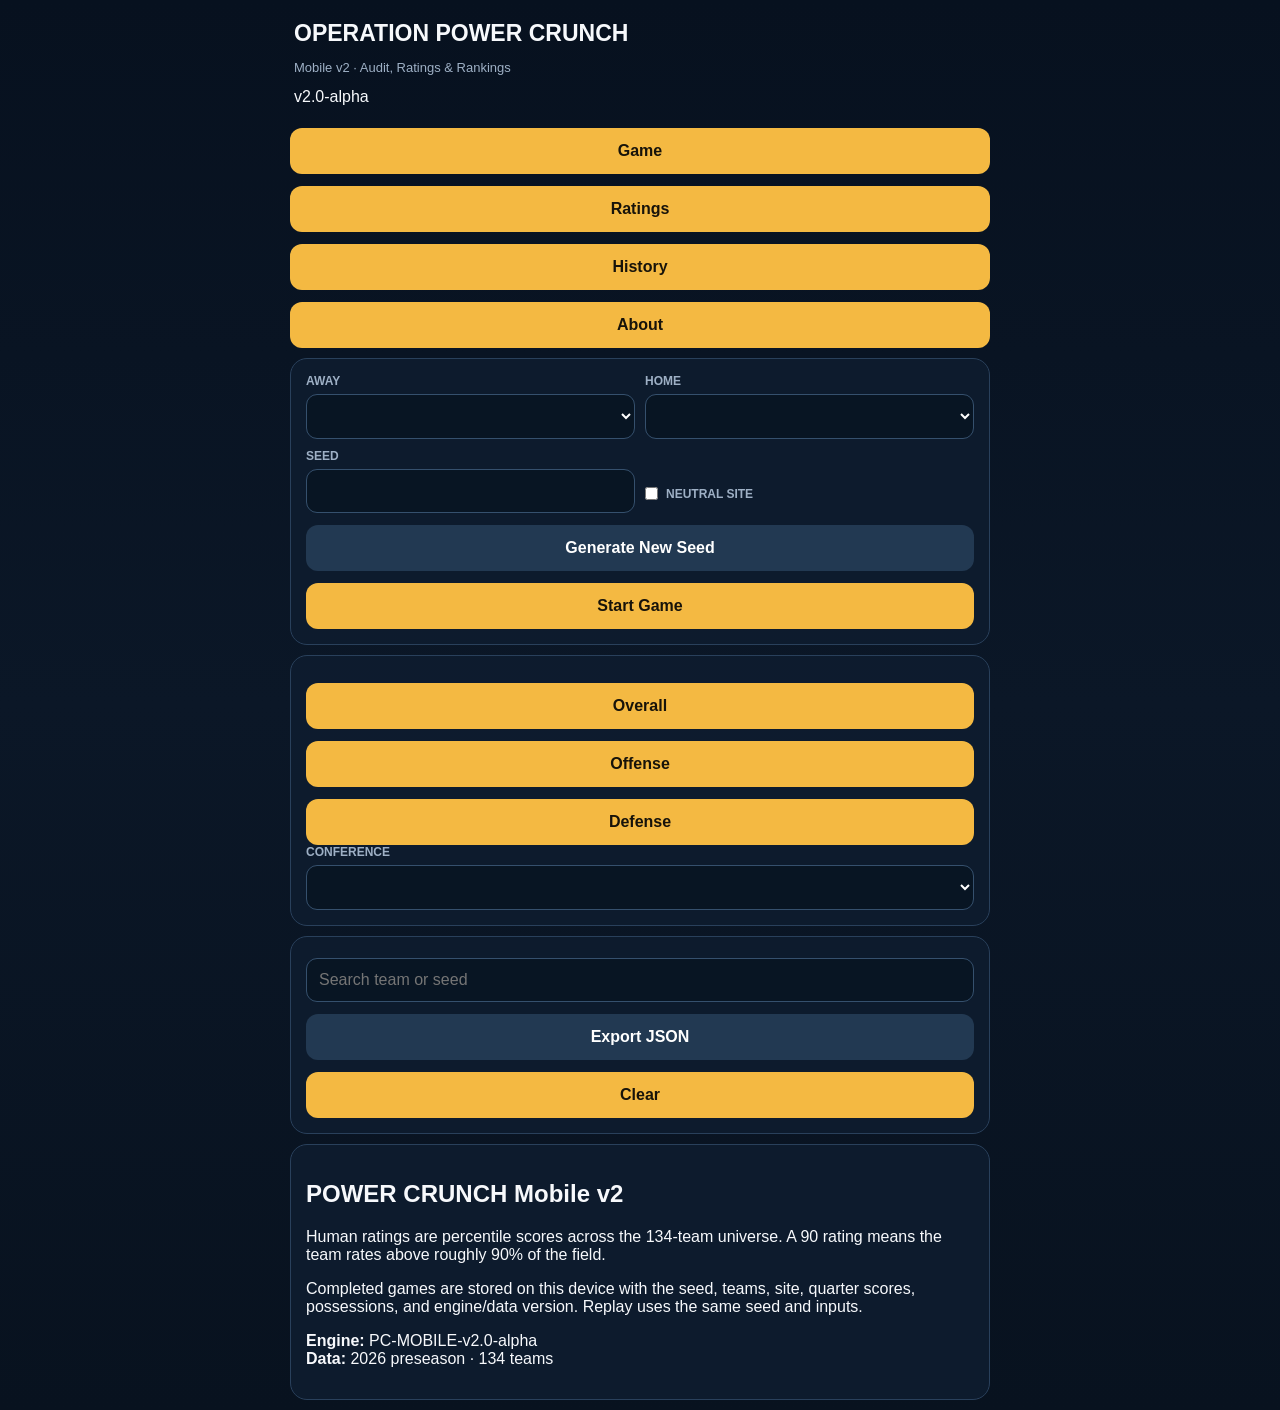
==== index.html @ 66c45409 "Build POWER CRUNCH Mobile v2 alpha interface" ====
<!doctype html><html><head><meta charset="utf-8"><meta name="viewport" content="width=device-width,initial-scale=1,viewport-fit=cover"><meta name="apple-mobile-web-app-capable" content="yes"><meta name="apple-mobile-web-app-status-bar-style" content="black-translucent"><meta name="theme-color" content="#07111f"><title>POWER CRUNCH v2</title><link rel="manifest" href="manifest.webmanifest"><link rel="stylesheet" href="style.css"></head><body><main><header><div><h1>OPERATION POWER CRUNCH</h1><p>Mobile v2 · Audit, Ratings & Rankings</p></div><span class="version">v2.0-alpha</span></header><nav><button data-tab="game" class="active">Game</button><button data-tab="ratings">Ratings</button><button data-tab="history">History</button><button data-tab="about">About</button></nav>
<section id="tab-game" class="tab active"><section class="card"><div class="grid"><label>Away<select id="away"></select></label><label>Home<select id="home"></select></label><label>Seed<input id="seed" inputmode="numeric"></label><label class="check"><input id="neutral" type="checkbox"> Neutral site</label></div><button id="randomSeed" class="secondary compact">Generate New Seed</button><button id="start">Start Game</button></section><section id="matchup" class="card hidden"></section><section id="game" class="card hidden"><div id="pregame"></div><div class="score"><div></div><b>Q1</b><b>Q2</b><b>Q3</b><b>Q4</b><b>F</b><strong id="an"></strong><span id="a1">-</span><span id="a2">-</span><span id="a3">-</span><span id="a4">-</span><strong id="af">0</strong><strong id="hn"></strong><span id="h1">-</span><span id="h2">-</span><span id="h3">-</span><span id="h4">-</span><strong id="hf">0</strong></div><div id="live"></div><button id="next">Play Quarter 1</button><button id="newGame" class="secondary">New Game</button><div id="log" class="ledger"></div></section></section>
<section id="tab-ratings" class="tab"><section class="card"><div class="seg"><button data-view="overall" class="active">Overall</button><button data-view="offense">Offense</button><button data-view="defense">Defense</button></div><label>Conference<select id="confFilter"></select></label><div id="ratingSummary"></div><div id="ratingsTable"></div></section></section>
<section id="tab-history" class="tab"><section class="card"><div class="history-actions"><input id="historySearch" placeholder="Search team or seed"><button id="exportHistory" class="secondary compact">Export JSON</button><button id="clearHistory" class="danger compact">Clear</button></div><div id="historyList"></div></section></section>
<section id="tab-about" class="tab"><section class="card"><h2>POWER CRUNCH Mobile v2</h2><p>Human ratings are percentile scores across the 134-team universe. A 90 rating means the team rates above roughly 90% of the field.</p><p>Completed games are stored on this device with the seed, teams, site, quarter scores, possessions, and engine/data version. Replay uses the same seed and inputs.</p><p><b>Engine:</b> PC-MOBILE-v2.0-alpha<br><b>Data:</b> 2026 preseason · 134 teams</p></section></section></main><script src="teams.js"></script><script src="conference.js"></script><script src="app.js"></script></body></html>
---- style.css ----
:root{--bg:#07111f;--p:#0e1c2e;--p2:#14263c;--t:#f7f9fc;--m:#9eb0c5;--a:#f4b942;--l:#29405b}*{box-sizing:border-box}body{margin:0;background:linear-gradient(#07111f,#0b1727 50%,#08121f);color:var(--t);font:16px -apple-system,BlinkMacSystemFont,"Segoe UI",sans-serif;min-height:100vh;padding:env(safe-area-inset-top) 12px env(safe-area-inset-bottom)}main{max-width:700px;margin:auto}header{padding:20px 4px 10px}h1{font-size:23px;margin:0}header p{color:var(--m);font-size:13px}.card{background:rgba(14,28,46,.96);border:1px solid var(--l);border-radius:17px;padding:15px;margin:10px 0}.grid{display:grid;grid-template-columns:1fr 1fr;gap:10px}label{display:block;color:var(--m);font-size:12px;font-weight:700;text-transform:uppercase}select,input{width:100%;margin-top:6px;background:#081523;color:#fff;border:1px solid #35506d;border-radius:11px;padding:12px;font-size:16px}.check{display:flex;align-items:center;gap:8px;padding-top:25px}.check input{width:auto;margin:0}button{width:100%;border:0;border-radius:12px;padding:14px;margin-top:12px;font-size:16px;font-weight:800;background:var(--a);color:#17130a}.secondary{background:#223952;color:#fff}.hidden{display:none}.score{display:grid;grid-template-columns:1fr repeat(5,42px);gap:4px;align-items:center;margin:14px 0}.score>*{padding:8px 3px;text-align:center;border-bottom:1px solid var(--l)}.score strong:first-of-type,.score strong:nth-of-type(3){text-align:left}.metric{background:#0a1726;border:1px solid #223b56;border-radius:12px;padding:11px;margin:8px 0}.metric b{display:block;font-size:20px}.metric span,.small{font-size:12px;color:var(--m)}.bar{height:14px;background:#26384c;border-radius:8px;overflow:hidden;display:flex}.bar i:first-child{background:#4a90e2}.bar i:last-child{background:#f4b942}.labels{display:flex;justify-content:space-between;font-size:12px;margin-top:4px}.drive{padding:8px 0;border-bottom:1px solid #20364e;font-size:13px}@media(max-width:430px){.grid{grid-template-columns:1fr}.score{grid-template-columns:1fr repeat(5,36px)}}
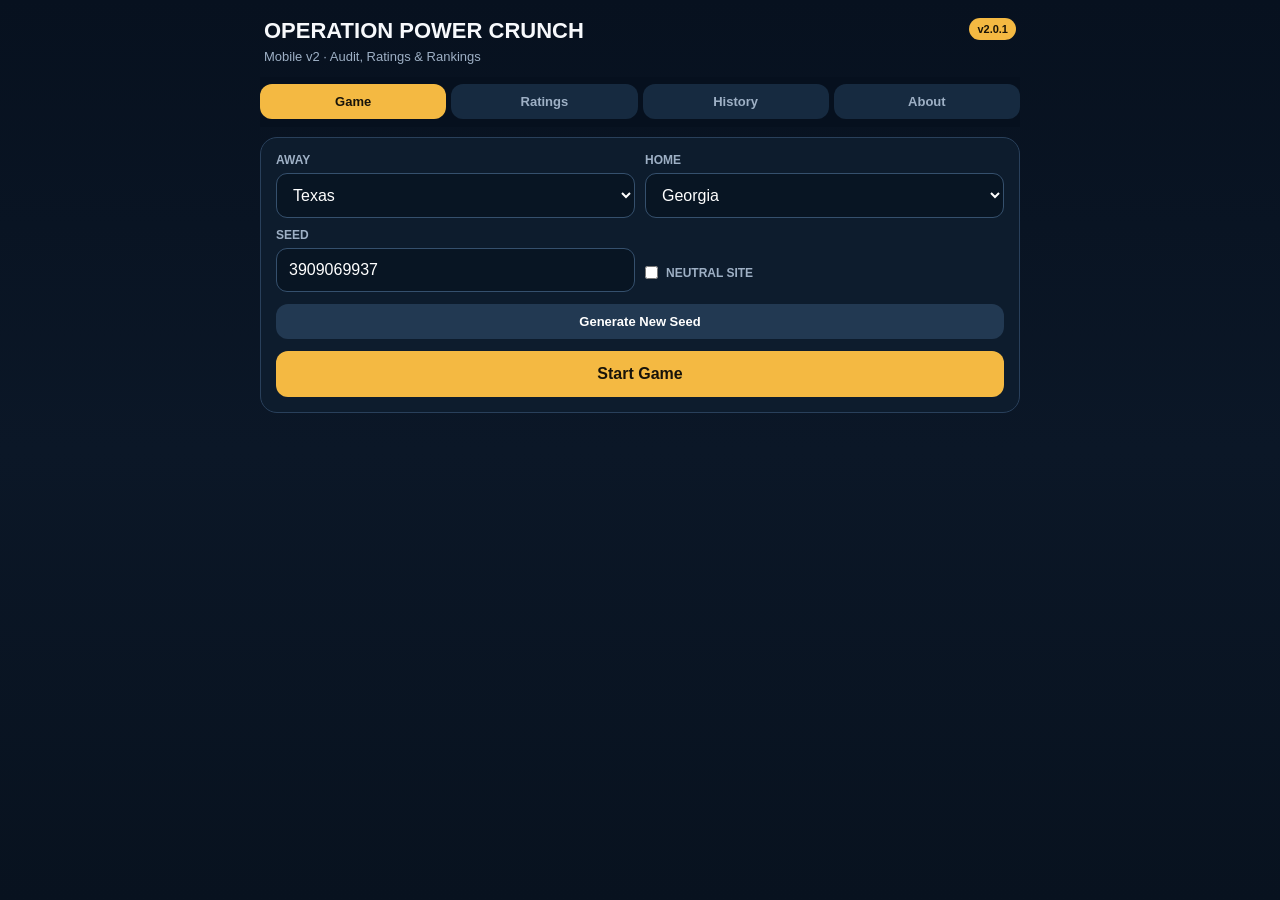
==== commit 3e160039: "Wire Board I-K R1 and v2.0.1 ratings into mobile app" ====
--- a/index.html
+++ b/index.html
@@ -1,5 +1,5 @@
-<!doctype html><html><head><meta charset="utf-8"><meta name="viewport" content="width=device-width,initial-scale=1,viewport-fit=cover"><meta name="apple-mobile-web-app-capable" content="yes"><meta name="apple-mobile-web-app-status-bar-style" content="black-translucent"><meta name="theme-color" content="#07111f"><title>POWER CRUNCH v2</title><link rel="manifest" href="manifest.webmanifest"><link rel="stylesheet" href="style.css"></head><body><main><header><div><h1>OPERATION POWER CRUNCH</h1><p>Mobile v2 · Audit, Ratings & Rankings</p></div><span class="version">v2.0-alpha</span></header><nav><button data-tab="game" class="active">Game</button><button data-tab="ratings">Ratings</button><button data-tab="history">History</button><button data-tab="about">About</button></nav>
+<!doctype html><html><head><meta charset="utf-8"><meta name="viewport" content="width=device-width,initial-scale=1,viewport-fit=cover"><meta name="apple-mobile-web-app-capable" content="yes"><meta name="apple-mobile-web-app-status-bar-style" content="black-translucent"><meta name="theme-color" content="#07111f"><title>POWER CRUNCH v2</title><link rel="manifest" href="manifest.webmanifest"><link rel="stylesheet" href="style.css"></head><body><main><header><div><h1>OPERATION POWER CRUNCH</h1><p>Mobile v2 · Audit, Ratings & Rankings</p></div><span class="version">v2.0.1</span></header><nav><button data-tab="game" class="active">Game</button><button data-tab="ratings">Ratings</button><button data-tab="history">History</button><button data-tab="about">About</button></nav>
 <section id="tab-game" class="tab active"><section class="card"><div class="grid"><label>Away<select id="away"></select></label><label>Home<select id="home"></select></label><label>Seed<input id="seed" inputmode="numeric"></label><label class="check"><input id="neutral" type="checkbox"> Neutral site</label></div><button id="randomSeed" class="secondary compact">Generate New Seed</button><button id="start">Start Game</button></section><section id="matchup" class="card hidden"></section><section id="game" class="card hidden"><div id="pregame"></div><div class="score"><div></div><b>Q1</b><b>Q2</b><b>Q3</b><b>Q4</b><b>F</b><strong id="an"></strong><span id="a1">-</span><span id="a2">-</span><span id="a3">-</span><span id="a4">-</span><strong id="af">0</strong><strong id="hn"></strong><span id="h1">-</span><span id="h2">-</span><span id="h3">-</span><span id="h4">-</span><strong id="hf">0</strong></div><div id="live"></div><button id="next">Play Quarter 1</button><button id="newGame" class="secondary">New Game</button><div id="log" class="ledger"></div></section></section>
 <section id="tab-ratings" class="tab"><section class="card"><div class="seg"><button data-view="overall" class="active">Overall</button><button data-view="offense">Offense</button><button data-view="defense">Defense</button></div><label>Conference<select id="confFilter"></select></label><div id="ratingSummary"></div><div id="ratingsTable"></div></section></section>
 <section id="tab-history" class="tab"><section class="card"><div class="history-actions"><input id="historySearch" placeholder="Search team or seed"><button id="exportHistory" class="secondary compact">Export JSON</button><button id="clearHistory" class="danger compact">Clear</button></div><div id="historyList"></div></section></section>
-<section id="tab-about" class="tab"><section class="card"><h2>POWER CRUNCH Mobile v2</h2><p>Human ratings are percentile scores across the 134-team universe. A 90 rating means the team rates above roughly 90% of the field.</p><p>Completed games are stored on this device with the seed, teams, site, quarter scores, possessions, and engine/data version. Replay uses the same seed and inputs.</p><p><b>Engine:</b> PC-MOBILE-v2.0-alpha<br><b>Data:</b> 2026 preseason · 134 teams</p></section></section></main><script src="teams.js"></script><script src="conference.js"></script><script src="app.js"></script></body></html>+<section id="tab-about" class="tab"><section class="card"><h2>POWER CRUNCH Mobile v2.0.1</h2><p>Overall, Offense, and Defense are displayed on a human-readable <b>60–99</b> scale. The display scale does not replace the raw model ratings used by the simulator.</p><p>Team strength is anchored to the approved 2026 Board I-K R1. Offense and defense preserve their prior unit separation while being recentered on each team’s updated overall strength.</p><p>Completed games are stored on this device with the seed, teams, site, quarter scores, possessions, and engine/data version. Historical audits keep their original data-version identifier.</p><p><b>Engine:</b> PC-MOBILE-v2.0.1<br><b>Data:</b> 2026 preseason · Board I-K R1 · 134 teams</p></section></section></main><script src="teams.js"></script><script src="conference.js"></script><script src="board_ik.js"></script><script src="app.js"></script><script src="ratings_v201.js"></script></body></html>
--- a/style.css
+++ b/style.css
@@ -1 +1 @@
-:root{--bg:#07111f;--p:#0e1c2e;--p2:#14263c;--t:#f7f9fc;--m:#9eb0c5;--a:#f4b942;--l:#29405b}*{box-sizing:border-box}body{margin:0;background:linear-gradient(#07111f,#0b1727 50%,#08121f);color:var(--t);font:16px -apple-system,BlinkMacSystemFont,"Segoe UI",sans-serif;min-height:100vh;padding:env(safe-area-inset-top) 12px env(safe-area-inset-bottom)}main{max-width:700px;margin:auto}header{padding:20px 4px 10px}h1{font-size:23px;margin:0}header p{color:var(--m);font-size:13px}.card{background:rgba(14,28,46,.96);border:1px solid var(--l);border-radius:17px;padding:15px;margin:10px 0}.grid{display:grid;grid-template-columns:1fr 1fr;gap:10px}label{display:block;color:var(--m);font-size:12px;font-weight:700;text-transform:uppercase}select,input{width:100%;margin-top:6px;background:#081523;color:#fff;border:1px solid #35506d;border-radius:11px;padding:12px;font-size:16px}.check{display:flex;align-items:center;gap:8px;padding-top:25px}.check input{width:auto;margin:0}button{width:100%;border:0;border-radius:12px;padding:14px;margin-top:12px;font-size:16px;font-weight:800;background:var(--a);color:#17130a}.secondary{background:#223952;color:#fff}.hidden{display:none}.score{display:grid;grid-template-columns:1fr repeat(5,42px);gap:4px;align-items:center;margin:14px 0}.score>*{padding:8px 3px;text-align:center;border-bottom:1px solid var(--l)}.score strong:first-of-type,.score strong:nth-of-type(3){text-align:left}.metric{background:#0a1726;border:1px solid #223b56;border-radius:12px;padding:11px;margin:8px 0}.metric b{display:block;font-size:20px}.metric span,.small{font-size:12px;color:var(--m)}.bar{height:14px;background:#26384c;border-radius:8px;overflow:hidden;display:flex}.bar i:first-child{background:#4a90e2}.bar i:last-child{background:#f4b942}.labels{display:flex;justify-content:space-between;font-size:12px;margin-top:4px}.drive{padding:8px 0;border-bottom:1px solid #20364e;font-size:13px}@media(max-width:430px){.grid{grid-template-columns:1fr}.score{grid-template-columns:1fr repeat(5,36px)}}+:root{--bg:#07111f;--panel:#0e1c2e;--text:#f7f9fc;--muted:#9eb0c5;--accent:#f4b942;--line:#29405b;--blue:#4a90e2;--danger:#8a2f3f}*{box-sizing:border-box}body{margin:0;background:linear-gradient(#07111f,#0b1727 50%,#08121f);color:var(--text);font:16px -apple-system,BlinkMacSystemFont,"Segoe UI",sans-serif;min-height:100vh;padding:env(safe-area-inset-top) 12px calc(env(safe-area-inset-bottom) + 16px)}main{max-width:760px;margin:auto}header{padding:18px 4px 8px;display:flex;align-items:flex-start;justify-content:space-between;gap:10px}h1{font-size:22px;margin:0}header p{color:var(--muted);font-size:13px;margin:5px 0}.version{font-size:11px;color:#1a1407;background:var(--accent);padding:5px 8px;border-radius:999px;font-weight:800;white-space:nowrap}nav{position:sticky;top:0;z-index:5;display:grid;grid-template-columns:repeat(4,1fr);gap:5px;background:rgba(7,17,31,.96);padding:7px 0 8px;backdrop-filter:blur(12px)}nav button,.seg button{margin:0;background:#162a40;color:var(--muted);padding:10px 6px;font-size:13px}nav button.active,.seg button.active{background:var(--accent);color:#17130a}.tab{display:none}.tab.active{display:block}.card{background:rgba(14,28,46,.97);border:1px solid var(--line);border-radius:17px;padding:15px;margin:10px 0}.grid,.matchup-grid{display:grid;grid-template-columns:1fr 1fr;gap:10px}label{display:block;color:var(--muted);font-size:12px;font-weight:700;text-transform:uppercase}select,input{width:100%;margin-top:6px;background:#081523;color:#fff;border:1px solid #35506d;border-radius:11px;padding:12px;font-size:16px}.check{display:flex;align-items:center;gap:8px;padding-top:25px}.check input{width:auto;margin:0}button{width:100%;border:0;border-radius:12px;padding:14px;margin-top:12px;font-size:16px;font-weight:800;background:var(--accent);color:#17130a}.secondary{background:#223952;color:#fff}.danger{background:var(--danger);color:#fff}.compact{padding:10px 12px;font-size:13px}.hidden{display:none}.score{display:grid;grid-template-columns:1fr repeat(5,42px);gap:4px;align-items:center;margin:14px 0}.score>*{padding:8px 3px;text-align:center;border-bottom:1px solid var(--line)}.score strong:nth-of-type(1),.score strong:nth-of-type(3){text-align:left}.metric,.team-card{background:#0a1726;border:1px solid #223b56;border-radius:12px;padding:12px;margin:8px 0}.metric b{display:block;font-size:20px}.metric span,.small,.muted{font-size:12px;color:var(--muted)}.bar{height:14px;background:#26384c;border-radius:8px;overflow:hidden;display:flex;margin-top:8px}.bar i:first-child{background:var(--blue)}.bar i:last-child{background:var(--accent)}.labels{display:flex;justify-content:space-between;font-size:12px;margin-top:4px}.team-card h3{margin:0 0 3px}.conf,.raw{font-size:12px;color:var(--muted)}.rating-line{display:grid;grid-template-columns:1fr 42px 1.5fr;align-items:center;border-top:1px solid #20364e;padding:9px 0}.rating-line b{font-size:20px;text-align:center}.rating-line em{font-style:normal;color:var(--muted);font-size:12px;text-align:right}details{margin-top:8px}summary{color:var(--accent);font-size:12px}.ledger{margin-top:10px}.drive{padding:10px 0;border-bottom:1px solid #20364e;font-size:13px}.drive strong{color:var(--accent)}.seg{display:grid;grid-template-columns:repeat(3,1fr);gap:5px;margin-bottom:12px}.summary{display:flex;justify-content:space-between;gap:8px;align-items:end;margin:14px 0 8px}.summary span{color:var(--muted);font-size:12px}.rank-table>div{display:grid;grid-template-columns:34px 1fr 95px;gap:8px;align-items:center;padding:10px 0;border-bottom:1px solid #20364e}.rank-table span,.rank-table em{display:flex;flex-direction:column}.rank-table em{text-align:right;font-style:normal;font-size:19px}.rank-table small{color:var(--muted);font-size:10px}.history-actions{display:grid;grid-template-columns:1fr auto auto;gap:7px;align-items:end}.history-actions input{margin:0}.history-actions button{width:auto;margin:0}.history-item{display:grid;grid-template-columns:1fr auto;gap:10px;align-items:center;padding:12px 0;border-bottom:1px solid #20364e}.history-item div{display:flex;flex-direction:column}.history-item span{font-size:11px;color:var(--muted)}.history-item button{width:auto;margin:0}h2{margin-top:0}@media(max-width:520px){.grid,.matchup-grid{grid-template-columns:1fr}.check{padding-top:2px}.score{grid-template-columns:1fr repeat(5,36px)}.history-actions{grid-template-columns:1fr 1fr}.history-actions input{grid-column:1/-1}.history-actions button{width:100%}.rating-line{grid-template-columns:1fr 42px 1.3fr}}
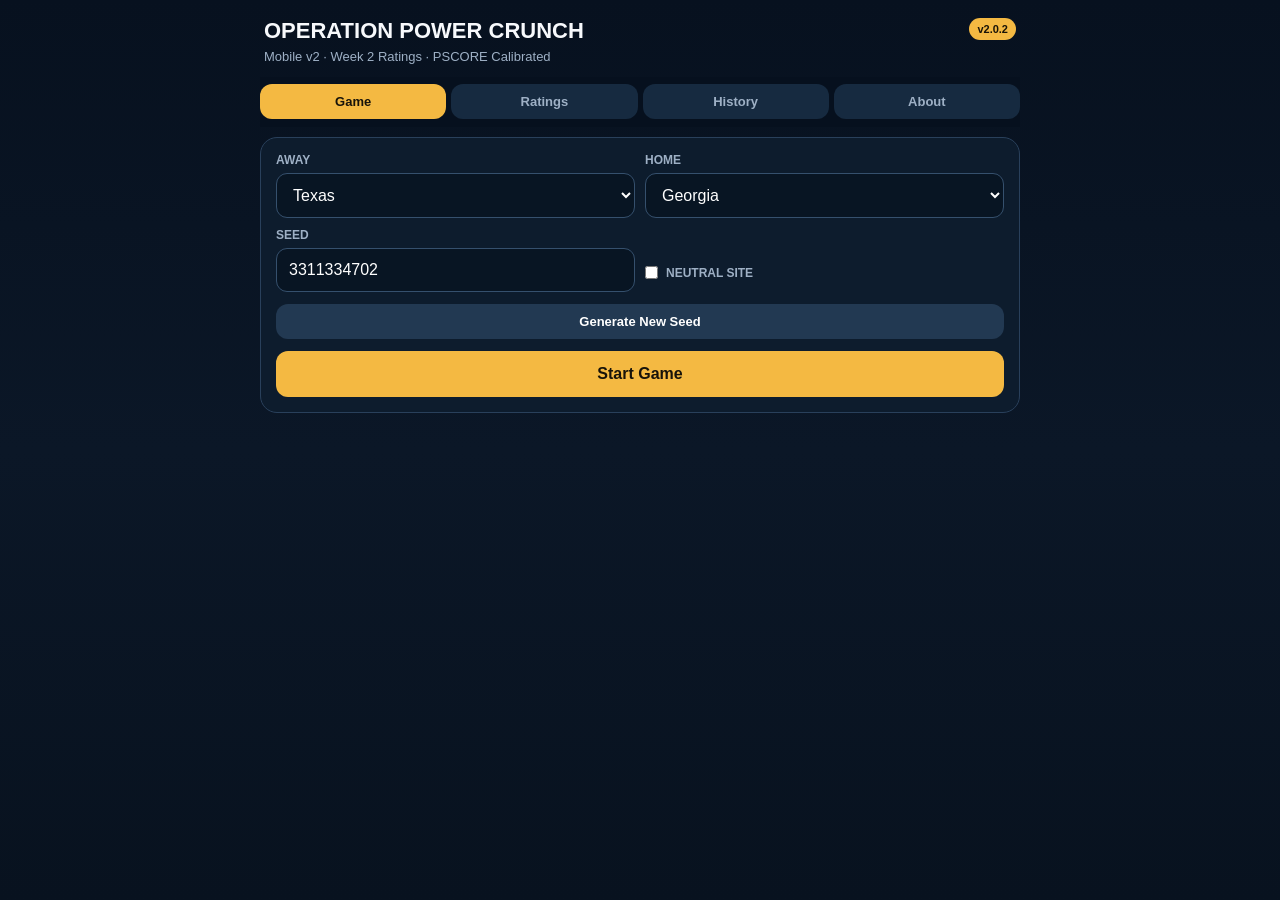
==== commit 5b2b9cab: "Wire v2.0.2 Week 2 ratings into feature branch" ====
--- a/index.html
+++ b/index.html
@@ -1,5 +1,5 @@
-<!doctype html><html><head><meta charset="utf-8"><meta name="viewport" content="width=device-width,initial-scale=1,viewport-fit=cover"><meta name="apple-mobile-web-app-capable" content="yes"><meta name="apple-mobile-web-app-status-bar-style" content="black-translucent"><meta name="theme-color" content="#07111f"><title>POWER CRUNCH v2</title><link rel="manifest" href="manifest.webmanifest"><link rel="stylesheet" href="style.css"></head><body><main><header><div><h1>OPERATION POWER CRUNCH</h1><p>Mobile v2 · Audit, Ratings & Rankings</p></div><span class="version">v2.0.1</span></header><nav><button data-tab="game" class="active">Game</button><button data-tab="ratings">Ratings</button><button data-tab="history">History</button><button data-tab="about">About</button></nav>
+<!doctype html><html><head><meta charset="utf-8"><meta name="viewport" content="width=device-width,initial-scale=1,viewport-fit=cover"><meta name="apple-mobile-web-app-capable" content="yes"><meta name="apple-mobile-web-app-status-bar-style" content="black-translucent"><meta name="theme-color" content="#07111f"><title>POWER CRUNCH v2.0.2</title><link rel="manifest" href="manifest.webmanifest"><link rel="stylesheet" href="style.css"></head><body><main><header><div><h1>OPERATION POWER CRUNCH</h1><p>Mobile v2 · Week 2 Ratings · PSCORE Calibrated</p></div><span class="version">v2.0.2</span></header><nav><button data-tab="game" class="active">Game</button><button data-tab="ratings">Ratings</button><button data-tab="history">History</button><button data-tab="about">About</button></nav>
 <section id="tab-game" class="tab active"><section class="card"><div class="grid"><label>Away<select id="away"></select></label><label>Home<select id="home"></select></label><label>Seed<input id="seed" inputmode="numeric"></label><label class="check"><input id="neutral" type="checkbox"> Neutral site</label></div><button id="randomSeed" class="secondary compact">Generate New Seed</button><button id="start">Start Game</button></section><section id="matchup" class="card hidden"></section><section id="game" class="card hidden"><div id="pregame"></div><div class="score"><div></div><b>Q1</b><b>Q2</b><b>Q3</b><b>Q4</b><b>F</b><strong id="an"></strong><span id="a1">-</span><span id="a2">-</span><span id="a3">-</span><span id="a4">-</span><strong id="af">0</strong><strong id="hn"></strong><span id="h1">-</span><span id="h2">-</span><span id="h3">-</span><span id="h4">-</span><strong id="hf">0</strong></div><div id="live"></div><button id="next">Play Quarter 1</button><button id="newGame" class="secondary">New Game</button><div id="log" class="ledger"></div></section></section>
 <section id="tab-ratings" class="tab"><section class="card"><div class="seg"><button data-view="overall" class="active">Overall</button><button data-view="offense">Offense</button><button data-view="defense">Defense</button></div><label>Conference<select id="confFilter"></select></label><div id="ratingSummary"></div><div id="ratingsTable"></div></section></section>
 <section id="tab-history" class="tab"><section class="card"><div class="history-actions"><input id="historySearch" placeholder="Search team or seed"><button id="exportHistory" class="secondary compact">Export JSON</button><button id="clearHistory" class="danger compact">Clear</button></div><div id="historyList"></div></section></section>
-<section id="tab-about" class="tab"><section class="card"><h2>POWER CRUNCH Mobile v2.0.1</h2><p>Overall, Offense, and Defense are displayed on a human-readable <b>60–99</b> scale. The display scale does not replace the raw model ratings used by the simulator.</p><p>Team strength is anchored to the approved 2026 Board I-K R1. Offense and defense preserve their prior unit separation while being recentered on each team’s updated overall strength.</p><p>Completed games are stored on this device with the seed, teams, site, quarter scores, possessions, and engine/data version. Historical audits keep their original data-version identifier.</p><p><b>Engine:</b> PC-MOBILE-v2.0.1<br><b>Data:</b> 2026 preseason · Board I-K R1 · 134 teams</p></section></section></main><script src="teams.js"></script><script src="conference.js"></script><script src="board_ik.js"></script><script src="app.js"></script><script src="ratings_v201.js"></script></body></html>
+<section id="tab-about" class="tab"><section class="card"><h2>POWER CRUNCH Mobile v2.0.2</h2><p>Week 2 overall strength uses the post–Week 1 EloK70 release. Offense and Defense use the frozen PSCORE 0.4 history/continuity profile calibration recentered on the refreshed overall power.</p><p>Overall, Offense, and Defense are displayed on a human-readable <b>60–99</b> scale. Raw Elo/PSCORE values remain underneath for simulation and audit.</p><p>The PSCORE profile-pair adjustment changes the expected scoring environment while preserving the overall model margin. Tempo remains a symmetric total-only adjustment.</p><p>Completed games retain seed, teams, site, scoring ledger, engine version, data version, and model sources.</p><p><b>Engine:</b> PC-MOBILE-v2.0.2<br><b>Data:</b> 2026 Week 2 · EloK70 + PSCORE 0.4 · 134 teams</p></section></section></main><script src="teams.js"></script><script src="conference.js"></script><script src="week2_pscore_v202.js"></script><script src="app.js"></script><script src="ratings_v202.js"></script></body></html>
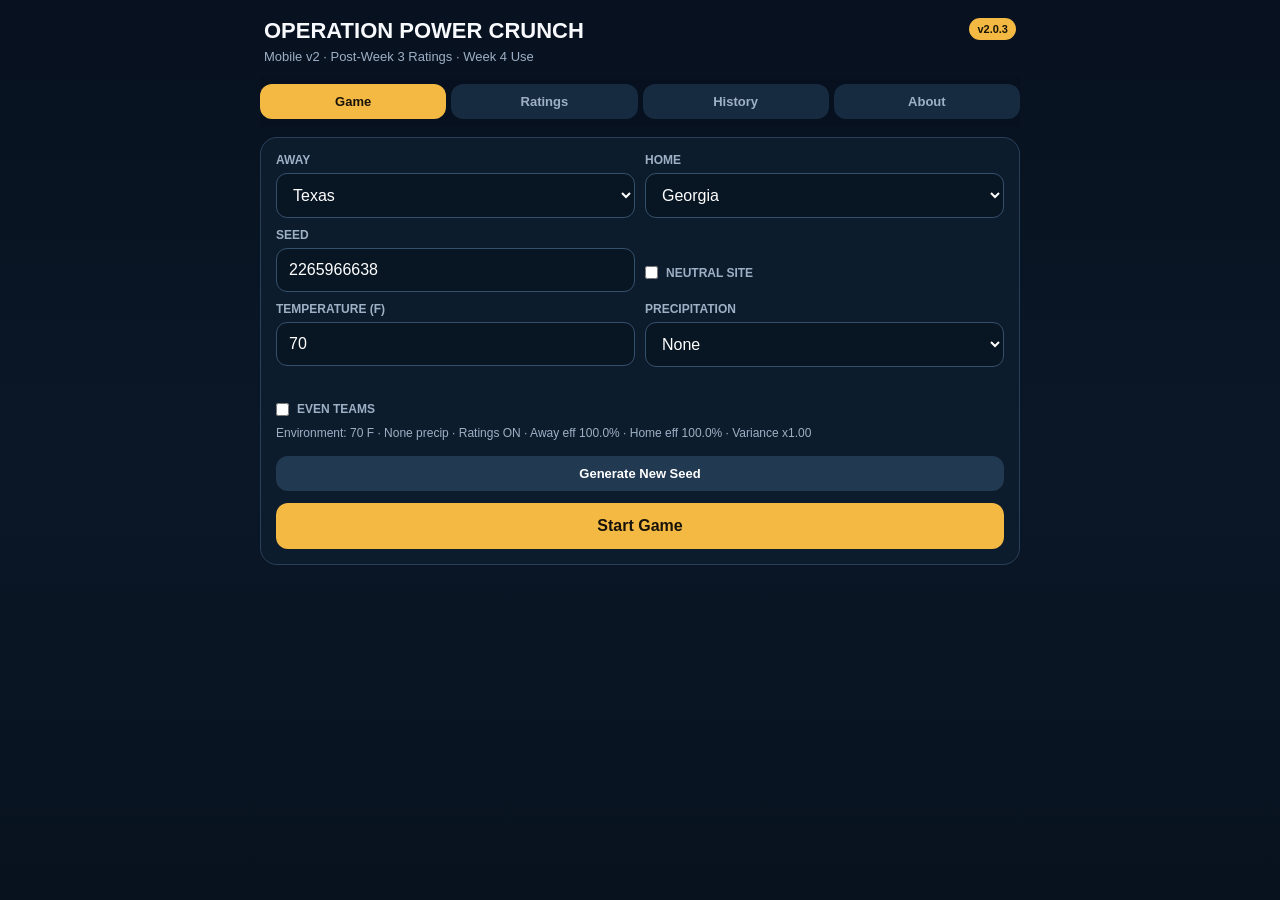
==== commit a5857d4b: "Wire v2.0.3 post-Week 3 production UI" ====
--- a/index.html
+++ b/index.html
@@ -1,5 +1,5 @@
-<!doctype html><html><head><meta charset="utf-8"><meta name="viewport" content="width=device-width,initial-scale=1,viewport-fit=cover"><meta name="apple-mobile-web-app-capable" content="yes"><meta name="apple-mobile-web-app-status-bar-style" content="black-translucent"><meta name="theme-color" content="#07111f"><title>POWER CRUNCH v2.0.2</title><link rel="manifest" href="manifest.webmanifest"><link rel="stylesheet" href="style.css"></head><body><main><header><div><h1>OPERATION POWER CRUNCH</h1><p>Mobile v2 · Week 2 Ratings · PSCORE Calibrated</p></div><span class="version">v2.0.2</span></header><nav><button data-tab="game" class="active">Game</button><button data-tab="ratings">Ratings</button><button data-tab="history">History</button><button data-tab="about">About</button></nav>
-<section id="tab-game" class="tab active"><section class="card"><div class="grid"><label>Away<select id="away"></select></label><label>Home<select id="home"></select></label><label>Seed<input id="seed" inputmode="numeric"></label><label class="check"><input id="neutral" type="checkbox"> Neutral site</label></div><button id="randomSeed" class="secondary compact">Generate New Seed</button><button id="start">Start Game</button></section><section id="matchup" class="card hidden"></section><section id="game" class="card hidden"><div id="pregame"></div><div class="score"><div></div><b>Q1</b><b>Q2</b><b>Q3</b><b>Q4</b><b>F</b><strong id="an"></strong><span id="a1">-</span><span id="a2">-</span><span id="a3">-</span><span id="a4">-</span><strong id="af">0</strong><strong id="hn"></strong><span id="h1">-</span><span id="h2">-</span><span id="h3">-</span><span id="h4">-</span><strong id="hf">0</strong></div><div id="live"></div><button id="next">Play Quarter 1</button><button id="newGame" class="secondary">New Game</button><div id="log" class="ledger"></div></section></section>
+<!doctype html><html><head><meta charset="utf-8"><meta name="viewport" content="width=device-width,initial-scale=1,viewport-fit=cover"><meta name="apple-mobile-web-app-capable" content="yes"><meta name="apple-mobile-web-app-status-bar-style" content="black-translucent"><meta name="theme-color" content="#07111f"><title>POWER CRUNCH v2.0.3</title><link rel="manifest" href="manifest.webmanifest"><link rel="stylesheet" href="style.css"></head><body><main><header><div><h1>OPERATION POWER CRUNCH</h1><p>Mobile v2 · Post-Week 3 Ratings · Week 4 Use</p></div><span class="version">v2.0.3</span></header><nav><button data-tab="game" class="active">Game</button><button data-tab="ratings">Ratings</button><button data-tab="history">History</button><button data-tab="about">About</button></nav>
+<section id="tab-game" class="tab active"><section class="card"><div class="grid"><label>Away<select id="away"></select></label><label>Home<select id="home"></select></label><label>Seed<input id="seed" inputmode="numeric"></label><label class="check"><input id="neutral" type="checkbox"> Neutral site</label><label>Temperature (F)<input id="temperature" type="number" inputmode="numeric" min="-20" max="130" step="1" value="70"></label><label>Precipitation<select id="precipitation"><option value="none">None</option><option value="light">Light</option><option value="moderate">Moderate</option><option value="heavy">Heavy</option></select></label><label class="check"><input id="evenTeams" type="checkbox"> Even teams</label></div><div id="environmentNote" class="small" style="margin:10px 0 4px"></div><button id="randomSeed" class="secondary compact">Generate New Seed</button><button id="start">Start Game</button></section><section id="matchup" class="card hidden"></section><section id="game" class="card hidden"><div id="pregame"></div><div class="score"><div></div><b>Q1</b><b>Q2</b><b>Q3</b><b>Q4</b><b>F</b><strong id="an"></strong><span id="a1">-</span><span id="a2">-</span><span id="a3">-</span><span id="a4">-</span><strong id="af">0</strong><strong id="hn"></strong><span id="h1">-</span><span id="h2">-</span><span id="h3">-</span><span id="h4">-</span><strong id="hf">0</strong></div><div id="live"></div><button id="next">Play Quarter 1</button><button id="newGame" class="secondary">New Game</button><div id="log" class="ledger"></div></section></section>
 <section id="tab-ratings" class="tab"><section class="card"><div class="seg"><button data-view="overall" class="active">Overall</button><button data-view="offense">Offense</button><button data-view="defense">Defense</button></div><label>Conference<select id="confFilter"></select></label><div id="ratingSummary"></div><div id="ratingsTable"></div></section></section>
 <section id="tab-history" class="tab"><section class="card"><div class="history-actions"><input id="historySearch" placeholder="Search team or seed"><button id="exportHistory" class="secondary compact">Export JSON</button><button id="clearHistory" class="danger compact">Clear</button></div><div id="historyList"></div></section></section>
-<section id="tab-about" class="tab"><section class="card"><h2>POWER CRUNCH Mobile v2.0.2</h2><p>Week 2 overall strength uses the post–Week 1 EloK70 release. Offense and Defense use the frozen PSCORE 0.4 history/continuity profile calibration recentered on the refreshed overall power.</p><p>Overall, Offense, and Defense are displayed on a human-readable <b>60–99</b> scale. Raw Elo/PSCORE values remain underneath for simulation and audit.</p><p>The PSCORE profile-pair adjustment changes the expected scoring environment while preserving the overall model margin. Tempo remains a symmetric total-only adjustment.</p><p>Completed games retain seed, teams, site, scoring ledger, engine version, data version, and model sources.</p><p><b>Engine:</b> PC-MOBILE-v2.0.2<br><b>Data:</b> 2026 Week 2 · EloK70 + PSCORE 0.4 · 134 teams</p></section></section></main><script src="teams.js"></script><script src="conference.js"></script><script src="week2_pscore_v202.js"></script><script src="app.js"></script><script src="ratings_v202.js"></script></body></html>+<section id="tab-about" class="tab"><section class="card"><h2>POWER CRUNCH Mobile v2.0.3</h2><p><b>POST-WEEK 3 / WEEK 4 BUILD.</b> TEAM, Offense and Defense ratings come directly from the approved Week 4 deployment workbook.</p><p>The 121 canonical teams use their supplied 60–99 ratings with no re-normalization. All 13 synthetic FCS teams are fixed at <b>60 / 60 / 60</b>.</p><p>TEAM rating controls expected margin. The centered OFF/DEF cross-match signal changes expected scoring total without independently rewriting TEAM-based margin. HFA remains 2.2 points; neutral HFA is 0.</p><p>Temperature, precipitation and Even Teams controls are retained from the accepted environmental lineage. Seeded football-score sampling and exact remaining-score win probability are retained.</p><p><b>Engine:</b> PC-MOBILE-v2.0.3<br><b>Data:</b> 2026 post-Week 3 · GameCast power v1.1 · 134 teams<br><b>FCS:</b> 60 / 60 / 60</p></section></section></main><script src="teams.js"></script><script src="conference.js"></script><script src="week3_power_v203.js"></script><script src="app.js"></script><script src="ratings_v203.js"></script></body></html>
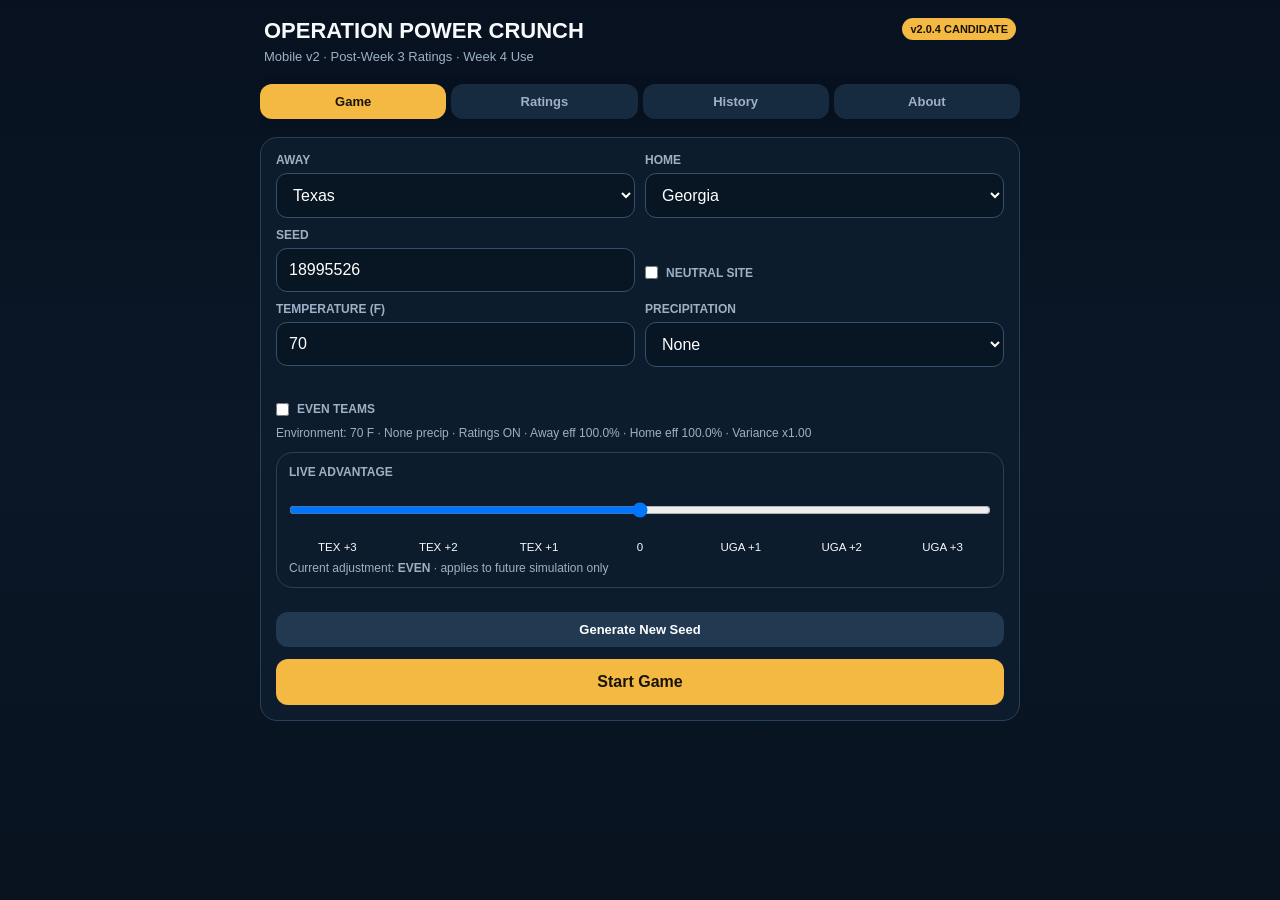
==== commit 1426800d: "Wire v2.0.4 live advantage slider UI" ====
--- a/index.html
+++ b/index.html
@@ -1,5 +1,5 @@
-<!doctype html><html><head><meta charset="utf-8"><meta name="viewport" content="width=device-width,initial-scale=1,viewport-fit=cover"><meta name="apple-mobile-web-app-capable" content="yes"><meta name="apple-mobile-web-app-status-bar-style" content="black-translucent"><meta name="theme-color" content="#07111f"><title>POWER CRUNCH v2.0.3</title><link rel="manifest" href="manifest.webmanifest"><link rel="stylesheet" href="style.css"></head><body><main><header><div><h1>OPERATION POWER CRUNCH</h1><p>Mobile v2 · Post-Week 3 Ratings · Week 4 Use</p></div><span class="version">v2.0.3</span></header><nav><button data-tab="game" class="active">Game</button><button data-tab="ratings">Ratings</button><button data-tab="history">History</button><button data-tab="about">About</button></nav>
-<section id="tab-game" class="tab active"><section class="card"><div class="grid"><label>Away<select id="away"></select></label><label>Home<select id="home"></select></label><label>Seed<input id="seed" inputmode="numeric"></label><label class="check"><input id="neutral" type="checkbox"> Neutral site</label><label>Temperature (F)<input id="temperature" type="number" inputmode="numeric" min="-20" max="130" step="1" value="70"></label><label>Precipitation<select id="precipitation"><option value="none">None</option><option value="light">Light</option><option value="moderate">Moderate</option><option value="heavy">Heavy</option></select></label><label class="check"><input id="evenTeams" type="checkbox"> Even teams</label></div><div id="environmentNote" class="small" style="margin:10px 0 4px"></div><button id="randomSeed" class="secondary compact">Generate New Seed</button><button id="start">Start Game</button></section><section id="matchup" class="card hidden"></section><section id="game" class="card hidden"><div id="pregame"></div><div class="score"><div></div><b>Q1</b><b>Q2</b><b>Q3</b><b>Q4</b><b>F</b><strong id="an"></strong><span id="a1">-</span><span id="a2">-</span><span id="a3">-</span><span id="a4">-</span><strong id="af">0</strong><strong id="hn"></strong><span id="h1">-</span><span id="h2">-</span><span id="h3">-</span><span id="h4">-</span><strong id="hf">0</strong></div><div id="live"></div><button id="next">Play Quarter 1</button><button id="newGame" class="secondary">New Game</button><div id="log" class="ledger"></div></section></section>
+<!doctype html><html><head><meta charset="utf-8"><meta name="viewport" content="width=device-width,initial-scale=1,viewport-fit=cover"><meta name="apple-mobile-web-app-capable" content="yes"><meta name="apple-mobile-web-app-status-bar-style" content="black-translucent"><meta name="theme-color" content="#07111f"><title>POWER CRUNCH v2.0.4 CANDIDATE</title><link rel="manifest" href="manifest.webmanifest"><link rel="stylesheet" href="style.css"></head><body><main><header><div><h1>OPERATION POWER CRUNCH</h1><p>Mobile v2 · Post-Week 3 Ratings · Week 4 Use</p></div><span class="version">v2.0.4 CANDIDATE</span></header><nav><button data-tab="game" class="active">Game</button><button data-tab="ratings">Ratings</button><button data-tab="history">History</button><button data-tab="about">About</button></nav>
+<section id="tab-game" class="tab active"><section class="card"><div class="grid"><label>Away<select id="away"></select></label><label>Home<select id="home"></select></label><label>Seed<input id="seed" inputmode="numeric"></label><label class="check"><input id="neutral" type="checkbox"> Neutral site</label><label>Temperature (F)<input id="temperature" type="number" inputmode="numeric" min="-20" max="130" step="1" value="70"></label><label>Precipitation<select id="precipitation"><option value="none">None</option><option value="light">Light</option><option value="moderate">Moderate</option><option value="heavy">Heavy</option></select></label><label class="check"><input id="evenTeams" type="checkbox"> Even teams</label></div><div id="environmentNote" class="small" style="margin:10px 0 4px"></div><div class="card" style="margin:12px 0;padding:12px"><label for="advantageSlider"><b>Live Advantage</b></label><input id="advantageSlider" type="range" min="-3" max="3" step="1" value="0" style="width:100%;margin:10px 0"><div style="display:grid;grid-template-columns:repeat(7,1fr);gap:4px;text-align:center;font-size:.72rem"><span data-adv-tick="-3">A +3</span><span data-adv-tick="-2">A +2</span><span data-adv-tick="-1">A +1</span><span data-adv-tick="0">0</span><span data-adv-tick="1">B +1</span><span data-adv-tick="2">B +2</span><span data-adv-tick="3">B +3</span></div><div class="small" style="margin-top:8px">Current adjustment: <b id="advantageReadout">EVEN</b> · applies to future simulation only</div></div><button id="randomSeed" class="secondary compact">Generate New Seed</button><button id="start">Start Game</button></section><section id="matchup" class="card hidden"></section><section id="game" class="card hidden"><div id="pregame"></div><div class="score"><div></div><b>Q1</b><b>Q2</b><b>Q3</b><b>Q4</b><b>F</b><strong id="an"></strong><span id="a1">-</span><span id="a2">-</span><span id="a3">-</span><span id="a4">-</span><strong id="af">0</strong><strong id="hn"></strong><span id="h1">-</span><span id="h2">-</span><span id="h3">-</span><span id="h4">-</span><strong id="hf">0</strong></div><div id="live"></div><button id="next">Play Quarter 1</button><button id="newGame" class="secondary">New Game</button><div id="log" class="ledger"></div></section></section>
 <section id="tab-ratings" class="tab"><section class="card"><div class="seg"><button data-view="overall" class="active">Overall</button><button data-view="offense">Offense</button><button data-view="defense">Defense</button></div><label>Conference<select id="confFilter"></select></label><div id="ratingSummary"></div><div id="ratingsTable"></div></section></section>
 <section id="tab-history" class="tab"><section class="card"><div class="history-actions"><input id="historySearch" placeholder="Search team or seed"><button id="exportHistory" class="secondary compact">Export JSON</button><button id="clearHistory" class="danger compact">Clear</button></div><div id="historyList"></div></section></section>
-<section id="tab-about" class="tab"><section class="card"><h2>POWER CRUNCH Mobile v2.0.3</h2><p><b>POST-WEEK 3 / WEEK 4 BUILD.</b> TEAM, Offense and Defense ratings come directly from the approved Week 4 deployment workbook.</p><p>The 121 canonical teams use their supplied 60–99 ratings with no re-normalization. All 13 synthetic FCS teams are fixed at <b>60 / 60 / 60</b>.</p><p>TEAM rating controls expected margin. The centered OFF/DEF cross-match signal changes expected scoring total without independently rewriting TEAM-based margin. HFA remains 2.2 points; neutral HFA is 0.</p><p>Temperature, precipitation and Even Teams controls are retained from the accepted environmental lineage. Seeded football-score sampling and exact remaining-score win probability are retained.</p><p><b>Engine:</b> PC-MOBILE-v2.0.3<br><b>Data:</b> 2026 post-Week 3 · GameCast power v1.1 · 134 teams<br><b>FCS:</b> 60 / 60 / 60</p></section></section></main><script src="teams.js"></script><script src="conference.js"></script><script src="week3_power_v203.js"></script><script src="app.js"></script><script src="ratings_v203.js"></script></body></html>+<section id="tab-about" class="tab"><section class="card"><h2>POWER CRUNCH Mobile v2.0.3</h2><p><b>POST-WEEK 3 / WEEK 4 BUILD.</b> TEAM, Offense and Defense ratings come directly from the approved Week 4 deployment workbook.</p><p>The 121 canonical teams use their supplied 60–99 ratings with no re-normalization. All 13 synthetic FCS teams are fixed at <b>60 / 60 / 60</b>.</p><p>TEAM rating controls expected margin. The centered OFF/DEF cross-match signal changes expected scoring total without independently rewriting TEAM-based margin. HFA is 2.5 points; neutral HFA is 0. A live advantage slider can shift future simulation state by up to 3 points toward either team.</p><p>Temperature, precipitation and Even Teams controls are retained from the accepted environmental lineage. Seeded football-score sampling and exact remaining-score win probability are retained.</p><p><b>Engine:</b> PC-MOBILE-v2.0.3<br><b>Data:</b> 2026 post-Week 3 · GameCast power v1.1 · 134 teams<br><b>FCS:</b> 60 / 60 / 60</p></section></section></main><script src="teams.js"></script><script src="conference.js"></script><script src="week3_power_v203.js"></script><script src="app.js"></script><script src="ratings_v203.js"></script><script src="advantage_v204.js"></script></body></html>
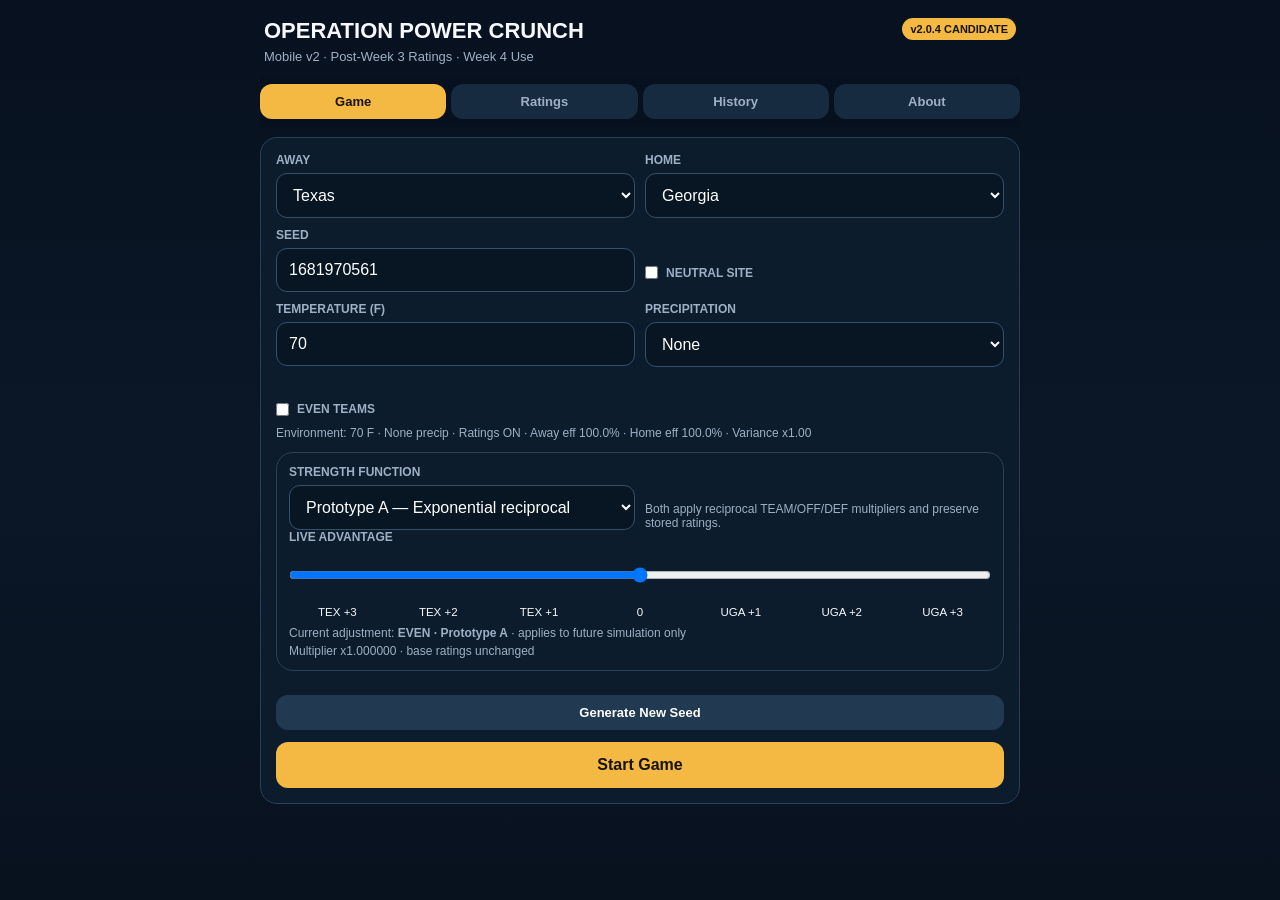
==== commit 8487916f: "Wire v2.0.4 Prototype A/B selector and canonical ratings" ====
--- a/index.html
+++ b/index.html
@@ -1,5 +1,5 @@
 <!doctype html><html><head><meta charset="utf-8"><meta name="viewport" content="width=device-width,initial-scale=1,viewport-fit=cover"><meta name="apple-mobile-web-app-capable" content="yes"><meta name="apple-mobile-web-app-status-bar-style" content="black-translucent"><meta name="theme-color" content="#07111f"><title>POWER CRUNCH v2.0.4 CANDIDATE</title><link rel="manifest" href="manifest.webmanifest"><link rel="stylesheet" href="style.css"></head><body><main><header><div><h1>OPERATION POWER CRUNCH</h1><p>Mobile v2 · Post-Week 3 Ratings · Week 4 Use</p></div><span class="version">v2.0.4 CANDIDATE</span></header><nav><button data-tab="game" class="active">Game</button><button data-tab="ratings">Ratings</button><button data-tab="history">History</button><button data-tab="about">About</button></nav>
-<section id="tab-game" class="tab active"><section class="card"><div class="grid"><label>Away<select id="away"></select></label><label>Home<select id="home"></select></label><label>Seed<input id="seed" inputmode="numeric"></label><label class="check"><input id="neutral" type="checkbox"> Neutral site</label><label>Temperature (F)<input id="temperature" type="number" inputmode="numeric" min="-20" max="130" step="1" value="70"></label><label>Precipitation<select id="precipitation"><option value="none">None</option><option value="light">Light</option><option value="moderate">Moderate</option><option value="heavy">Heavy</option></select></label><label class="check"><input id="evenTeams" type="checkbox"> Even teams</label></div><div id="environmentNote" class="small" style="margin:10px 0 4px"></div><div class="card" style="margin:12px 0;padding:12px"><label for="advantageSlider"><b>Live Advantage</b></label><input id="advantageSlider" type="range" min="-3" max="3" step="1" value="0" style="width:100%;margin:10px 0"><div style="display:grid;grid-template-columns:repeat(7,1fr);gap:4px;text-align:center;font-size:.72rem"><span data-adv-tick="-3">A +3</span><span data-adv-tick="-2">A +2</span><span data-adv-tick="-1">A +1</span><span data-adv-tick="0">0</span><span data-adv-tick="1">B +1</span><span data-adv-tick="2">B +2</span><span data-adv-tick="3">B +3</span></div><div class="small" style="margin-top:8px">Current adjustment: <b id="advantageReadout">EVEN</b> · applies to future simulation only</div></div><button id="randomSeed" class="secondary compact">Generate New Seed</button><button id="start">Start Game</button></section><section id="matchup" class="card hidden"></section><section id="game" class="card hidden"><div id="pregame"></div><div class="score"><div></div><b>Q1</b><b>Q2</b><b>Q3</b><b>Q4</b><b>F</b><strong id="an"></strong><span id="a1">-</span><span id="a2">-</span><span id="a3">-</span><span id="a4">-</span><strong id="af">0</strong><strong id="hn"></strong><span id="h1">-</span><span id="h2">-</span><span id="h3">-</span><span id="h4">-</span><strong id="hf">0</strong></div><div id="live"></div><button id="next">Play Quarter 1</button><button id="newGame" class="secondary">New Game</button><div id="log" class="ledger"></div></section></section>
+<section id="tab-game" class="tab active"><section class="card"><div class="grid"><label>Away<select id="away"></select></label><label>Home<select id="home"></select></label><label>Seed<input id="seed" inputmode="numeric"></label><label class="check"><input id="neutral" type="checkbox"> Neutral site</label><label>Temperature (F)<input id="temperature" type="number" inputmode="numeric" min="-20" max="130" step="1" value="70"></label><label>Precipitation<select id="precipitation"><option value="none">None</option><option value="light">Light</option><option value="moderate">Moderate</option><option value="heavy">Heavy</option></select></label><label class="check"><input id="evenTeams" type="checkbox"> Even teams</label></div><div id="environmentNote" class="small" style="margin:10px 0 4px"></div><div class="card" style="margin:12px 0;padding:12px"><div class="grid" style="align-items:end"><label>Strength Function<select id="advantagePrototype"><option value="A">Prototype A — Exponential reciprocal</option><option value="B">Prototype B — Saturating reciprocal</option></select></label><div class="small">Both apply reciprocal TEAM/OFF/DEF multipliers and preserve stored ratings.</div></div><label for="advantageSlider"><b>Live Advantage</b></label><input id="advantageSlider" type="range" min="-3" max="3" step="1" value="0" style="width:100%;margin:10px 0"><div style="display:grid;grid-template-columns:repeat(7,1fr);gap:4px;text-align:center;font-size:.72rem"><span data-adv-tick="-3">A +3</span><span data-adv-tick="-2">A +2</span><span data-adv-tick="-1">A +1</span><span data-adv-tick="0">0</span><span data-adv-tick="1">B +1</span><span data-adv-tick="2">B +2</span><span data-adv-tick="3">B +3</span></div><div class="small" style="margin-top:8px">Current adjustment: <b id="advantageReadout">EVEN</b> · applies to future simulation only</div><div id="advantageDetail" class="small" style="margin-top:4px">Multiplier x1.000000 · base ratings unchanged</div></div><button id="randomSeed" class="secondary compact">Generate New Seed</button><button id="start">Start Game</button></section><section id="matchup" class="card hidden"></section><section id="game" class="card hidden"><div id="pregame"></div><div class="score"><div></div><b>Q1</b><b>Q2</b><b>Q3</b><b>Q4</b><b>F</b><strong id="an"></strong><span id="a1">-</span><span id="a2">-</span><span id="a3">-</span><span id="a4">-</span><strong id="af">0</strong><strong id="hn"></strong><span id="h1">-</span><span id="h2">-</span><span id="h3">-</span><span id="h4">-</span><strong id="hf">0</strong></div><div id="live"></div><button id="next">Play Quarter 1</button><button id="newGame" class="secondary">New Game</button><div id="log" class="ledger"></div></section></section>
 <section id="tab-ratings" class="tab"><section class="card"><div class="seg"><button data-view="overall" class="active">Overall</button><button data-view="offense">Offense</button><button data-view="defense">Defense</button></div><label>Conference<select id="confFilter"></select></label><div id="ratingSummary"></div><div id="ratingsTable"></div></section></section>
 <section id="tab-history" class="tab"><section class="card"><div class="history-actions"><input id="historySearch" placeholder="Search team or seed"><button id="exportHistory" class="secondary compact">Export JSON</button><button id="clearHistory" class="danger compact">Clear</button></div><div id="historyList"></div></section></section>
-<section id="tab-about" class="tab"><section class="card"><h2>POWER CRUNCH Mobile v2.0.3</h2><p><b>POST-WEEK 3 / WEEK 4 BUILD.</b> TEAM, Offense and Defense ratings come directly from the approved Week 4 deployment workbook.</p><p>The 121 canonical teams use their supplied 60–99 ratings with no re-normalization. All 13 synthetic FCS teams are fixed at <b>60 / 60 / 60</b>.</p><p>TEAM rating controls expected margin. The centered OFF/DEF cross-match signal changes expected scoring total without independently rewriting TEAM-based margin. HFA is 2.5 points; neutral HFA is 0. A live advantage slider can shift future simulation state by up to 3 points toward either team.</p><p>Temperature, precipitation and Even Teams controls are retained from the accepted environmental lineage. Seeded football-score sampling and exact remaining-score win probability are retained.</p><p><b>Engine:</b> PC-MOBILE-v2.0.3<br><b>Data:</b> 2026 post-Week 3 · GameCast power v1.1 · 134 teams<br><b>FCS:</b> 60 / 60 / 60</p></section></section></main><script src="teams.js"></script><script src="conference.js"></script><script src="week3_power_v203.js"></script><script src="app.js"></script><script src="ratings_v203.js"></script><script src="advantage_v204.js"></script></body></html>+<section id="tab-about" class="tab"><section class="card"><h2>POWER CRUNCH Mobile v2.0.4 Candidate</h2><p><b>POST-WEEK 3 / WEEK 4 BUILD.</b> TEAM, Offense and Defense ratings use the supplied v2.0.4 canonical 121-team table; the 13 synthetic FCS teams remain fixed at 60/60/60.</p><p>The 121 canonical teams use their supplied 60–99 ratings with no re-normalization. All 13 synthetic FCS teams are fixed at <b>60 / 60 / 60</b>.</p><p>TEAM rating controls expected margin. The centered OFF/DEF cross-match signal changes expected scoring total without independently rewriting TEAM-based margin. HFA is 2.5 points; neutral HFA is 0. A live advantage slider applies one of two reciprocal multiplicative strength functions to temporary TEAM/OFF/DEF values while stored ratings remain unchanged.</p><p>Temperature, precipitation and Even Teams controls are retained from the accepted environmental lineage. Seeded football-score sampling and exact remaining-score win probability are retained.</p><p><b>Engine:</b> PC-MOBILE-v2.0.4-CANDIDATE<br><b>Data:</b> 2026 Week 4 canonical ratings · 134 teams<br><b>FCS:</b> 60 / 60 / 60</p></section></section></main><script src="teams.js"></script><script src="conference.js"></script><script src="week4_power_v204.js"></script><script src="app.js"></script><script src="ratings_v203.js"></script><script src="advantage_v204.js"></script></body></html>
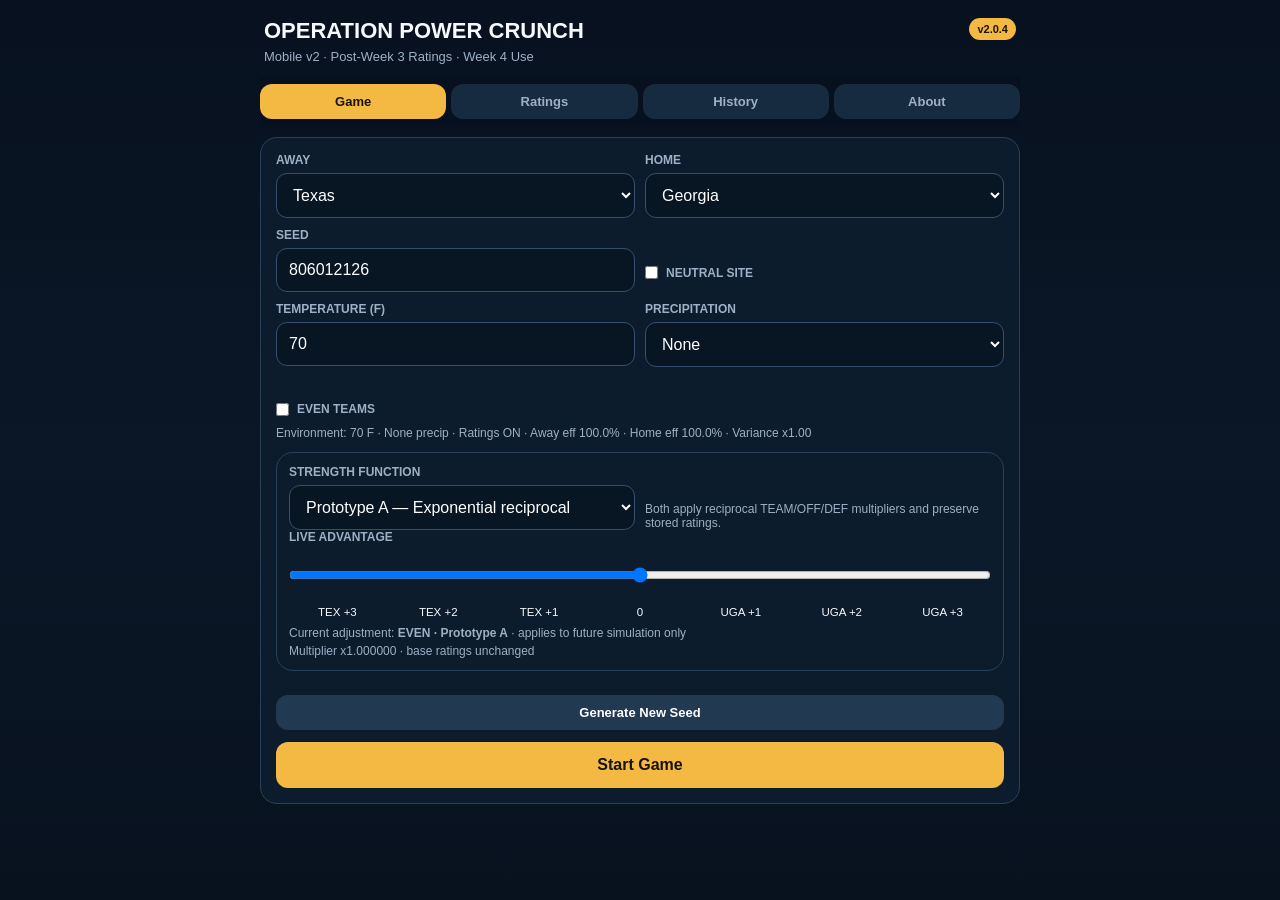
==== commit c2c0bc46: "Finalize v2.0.4 production shell" ====
--- a/index.html
+++ b/index.html
@@ -1,5 +1,5 @@
-<!doctype html><html><head><meta charset="utf-8"><meta name="viewport" content="width=device-width,initial-scale=1,viewport-fit=cover"><meta name="apple-mobile-web-app-capable" content="yes"><meta name="apple-mobile-web-app-status-bar-style" content="black-translucent"><meta name="theme-color" content="#07111f"><title>POWER CRUNCH v2.0.4 CANDIDATE</title><link rel="manifest" href="manifest.webmanifest"><link rel="stylesheet" href="style.css"></head><body><main><header><div><h1>OPERATION POWER CRUNCH</h1><p>Mobile v2 · Post-Week 3 Ratings · Week 4 Use</p></div><span class="version">v2.0.4 CANDIDATE</span></header><nav><button data-tab="game" class="active">Game</button><button data-tab="ratings">Ratings</button><button data-tab="history">History</button><button data-tab="about">About</button></nav>
+<!doctype html><html><head><meta charset="utf-8"><meta name="viewport" content="width=device-width,initial-scale=1,viewport-fit=cover"><meta name="apple-mobile-web-app-capable" content="yes"><meta name="apple-mobile-web-app-status-bar-style" content="black-translucent"><meta name="theme-color" content="#07111f"><title>POWER CRUNCH v2.0.4</title><link rel="manifest" href="manifest.webmanifest"><link rel="stylesheet" href="style.css"></head><body><main><header><div><h1>OPERATION POWER CRUNCH</h1><p>Mobile v2 · Post-Week 3 Ratings · Week 4 Use</p></div><span class="version">v2.0.4</span></header><nav><button data-tab="game" class="active">Game</button><button data-tab="ratings">Ratings</button><button data-tab="history">History</button><button data-tab="about">About</button></nav>
 <section id="tab-game" class="tab active"><section class="card"><div class="grid"><label>Away<select id="away"></select></label><label>Home<select id="home"></select></label><label>Seed<input id="seed" inputmode="numeric"></label><label class="check"><input id="neutral" type="checkbox"> Neutral site</label><label>Temperature (F)<input id="temperature" type="number" inputmode="numeric" min="-20" max="130" step="1" value="70"></label><label>Precipitation<select id="precipitation"><option value="none">None</option><option value="light">Light</option><option value="moderate">Moderate</option><option value="heavy">Heavy</option></select></label><label class="check"><input id="evenTeams" type="checkbox"> Even teams</label></div><div id="environmentNote" class="small" style="margin:10px 0 4px"></div><div class="card" style="margin:12px 0;padding:12px"><div class="grid" style="align-items:end"><label>Strength Function<select id="advantagePrototype"><option value="A">Prototype A — Exponential reciprocal</option><option value="B">Prototype B — Saturating reciprocal</option></select></label><div class="small">Both apply reciprocal TEAM/OFF/DEF multipliers and preserve stored ratings.</div></div><label for="advantageSlider"><b>Live Advantage</b></label><input id="advantageSlider" type="range" min="-3" max="3" step="1" value="0" style="width:100%;margin:10px 0"><div style="display:grid;grid-template-columns:repeat(7,1fr);gap:4px;text-align:center;font-size:.72rem"><span data-adv-tick="-3">A +3</span><span data-adv-tick="-2">A +2</span><span data-adv-tick="-1">A +1</span><span data-adv-tick="0">0</span><span data-adv-tick="1">B +1</span><span data-adv-tick="2">B +2</span><span data-adv-tick="3">B +3</span></div><div class="small" style="margin-top:8px">Current adjustment: <b id="advantageReadout">EVEN</b> · applies to future simulation only</div><div id="advantageDetail" class="small" style="margin-top:4px">Multiplier x1.000000 · base ratings unchanged</div></div><button id="randomSeed" class="secondary compact">Generate New Seed</button><button id="start">Start Game</button></section><section id="matchup" class="card hidden"></section><section id="game" class="card hidden"><div id="pregame"></div><div class="score"><div></div><b>Q1</b><b>Q2</b><b>Q3</b><b>Q4</b><b>F</b><strong id="an"></strong><span id="a1">-</span><span id="a2">-</span><span id="a3">-</span><span id="a4">-</span><strong id="af">0</strong><strong id="hn"></strong><span id="h1">-</span><span id="h2">-</span><span id="h3">-</span><span id="h4">-</span><strong id="hf">0</strong></div><div id="live"></div><button id="next">Play Quarter 1</button><button id="newGame" class="secondary">New Game</button><div id="log" class="ledger"></div></section></section>
 <section id="tab-ratings" class="tab"><section class="card"><div class="seg"><button data-view="overall" class="active">Overall</button><button data-view="offense">Offense</button><button data-view="defense">Defense</button></div><label>Conference<select id="confFilter"></select></label><div id="ratingSummary"></div><div id="ratingsTable"></div></section></section>
 <section id="tab-history" class="tab"><section class="card"><div class="history-actions"><input id="historySearch" placeholder="Search team or seed"><button id="exportHistory" class="secondary compact">Export JSON</button><button id="clearHistory" class="danger compact">Clear</button></div><div id="historyList"></div></section></section>
-<section id="tab-about" class="tab"><section class="card"><h2>POWER CRUNCH Mobile v2.0.4 Candidate</h2><p><b>POST-WEEK 3 / WEEK 4 BUILD.</b> TEAM, Offense and Defense ratings use the supplied v2.0.4 canonical 121-team table; the 13 synthetic FCS teams remain fixed at 60/60/60.</p><p>The 121 canonical teams use their supplied 60–99 ratings with no re-normalization. All 13 synthetic FCS teams are fixed at <b>60 / 60 / 60</b>.</p><p>TEAM rating controls expected margin. The centered OFF/DEF cross-match signal changes expected scoring total without independently rewriting TEAM-based margin. HFA is 2.5 points; neutral HFA is 0. A live advantage slider applies one of two reciprocal multiplicative strength functions to temporary TEAM/OFF/DEF values while stored ratings remain unchanged.</p><p>Temperature, precipitation and Even Teams controls are retained from the accepted environmental lineage. Seeded football-score sampling and exact remaining-score win probability are retained.</p><p><b>Engine:</b> PC-MOBILE-v2.0.4-CANDIDATE<br><b>Data:</b> 2026 Week 4 canonical ratings · 134 teams<br><b>FCS:</b> 60 / 60 / 60</p></section></section></main><script src="teams.js"></script><script src="conference.js"></script><script src="week4_power_v204.js"></script><script src="app.js"></script><script src="ratings_v203.js"></script><script src="advantage_v204.js"></script></body></html>+<section id="tab-about" class="tab"><section class="card"><h2>POWER CRUNCH Mobile v2.0.4</h2><p><b>POST-WEEK 3 / WEEK 4 BUILD.</b> TEAM, Offense and Defense ratings use the supplied v2.0.4 canonical 121-team table; the 13 synthetic FCS teams remain fixed at 60/60/60.</p><p>The 121 canonical teams use their supplied 60–99 ratings with no re-normalization. All 13 synthetic FCS teams are fixed at <b>60 / 60 / 60</b>.</p><p>TEAM rating controls expected margin. The centered OFF/DEF cross-match signal changes expected scoring total without independently rewriting TEAM-based margin. HFA is 2.5 points; neutral HFA is 0. A live advantage slider applies one of two reciprocal multiplicative strength functions to temporary TEAM/OFF/DEF values while stored ratings remain unchanged.</p><p>Temperature, precipitation and Even Teams controls are retained from the accepted environmental lineage. Seeded football-score sampling and exact remaining-score win probability are retained.</p><p><b>Engine:</b> PC-MOBILE-v2.0.4<br><b>Data:</b> 2026 Week 4 canonical ratings · 134 teams<br><b>FCS:</b> 60 / 60 / 60</p></section></section></main><script src="teams.js"></script><script src="conference.js"></script><script src="week4_power_v204.js"></script><script src="app.js"></script><script src="ratings_v204.js"></script><script src="advantage_v204.js"></script></body></html>
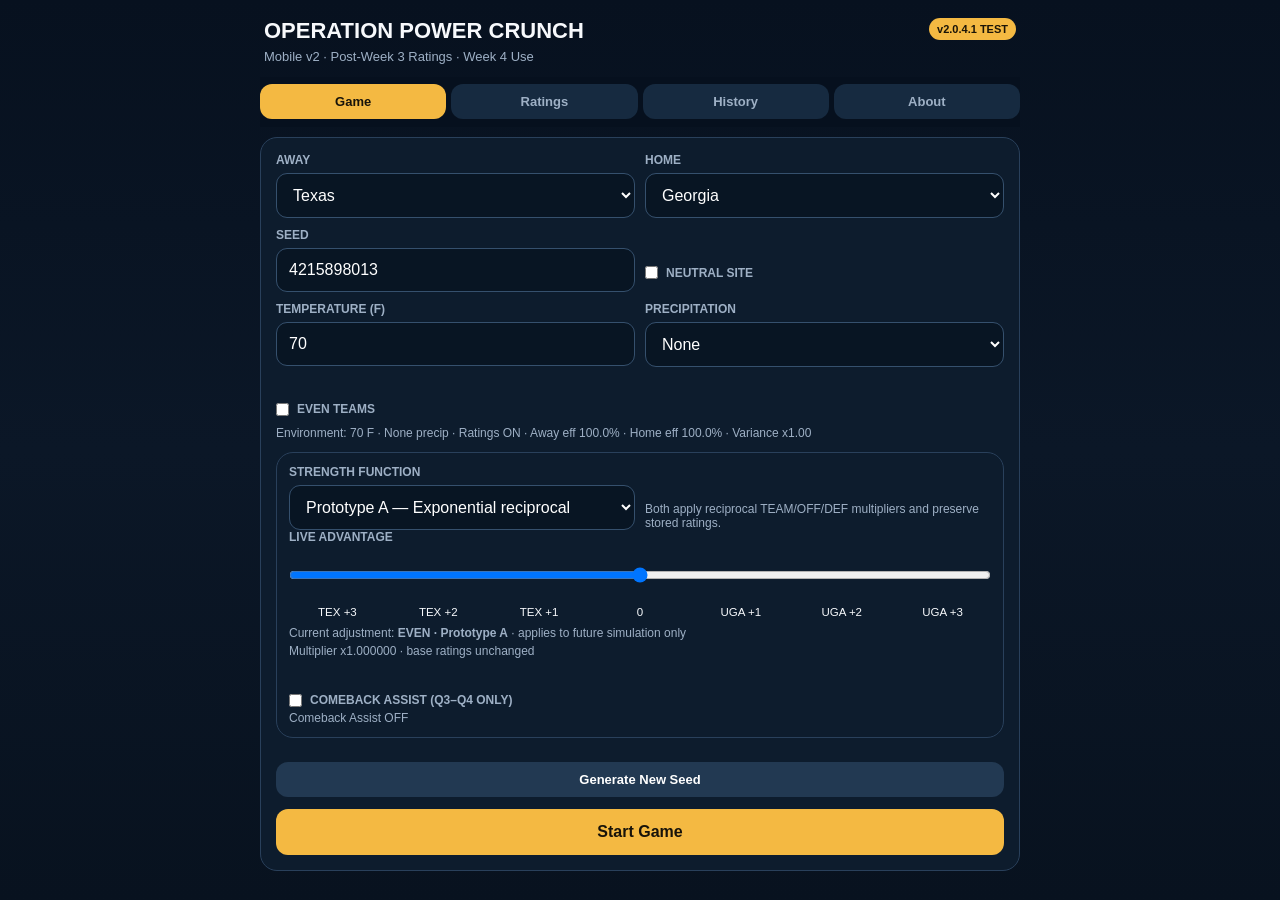
==== commit f8a67c41: "Wire Q3/Q4 comeback toggle UI" ====
--- a/index.html
+++ b/index.html
@@ -1,5 +1,5 @@
-<!doctype html><html><head><meta charset="utf-8"><meta name="viewport" content="width=device-width,initial-scale=1,viewport-fit=cover"><meta name="apple-mobile-web-app-capable" content="yes"><meta name="apple-mobile-web-app-status-bar-style" content="black-translucent"><meta name="theme-color" content="#07111f"><title>POWER CRUNCH v2.0.4</title><link rel="manifest" href="manifest.webmanifest"><link rel="stylesheet" href="style.css"></head><body><main><header><div><h1>OPERATION POWER CRUNCH</h1><p>Mobile v2 · Post-Week 3 Ratings · Week 4 Use</p></div><span class="version">v2.0.4</span></header><nav><button data-tab="game" class="active">Game</button><button data-tab="ratings">Ratings</button><button data-tab="history">History</button><button data-tab="about">About</button></nav>
-<section id="tab-game" class="tab active"><section class="card"><div class="grid"><label>Away<select id="away"></select></label><label>Home<select id="home"></select></label><label>Seed<input id="seed" inputmode="numeric"></label><label class="check"><input id="neutral" type="checkbox"> Neutral site</label><label>Temperature (F)<input id="temperature" type="number" inputmode="numeric" min="-20" max="130" step="1" value="70"></label><label>Precipitation<select id="precipitation"><option value="none">None</option><option value="light">Light</option><option value="moderate">Moderate</option><option value="heavy">Heavy</option></select></label><label class="check"><input id="evenTeams" type="checkbox"> Even teams</label></div><div id="environmentNote" class="small" style="margin:10px 0 4px"></div><div class="card" style="margin:12px 0;padding:12px"><div class="grid" style="align-items:end"><label>Strength Function<select id="advantagePrototype"><option value="A">Prototype A — Exponential reciprocal</option><option value="B">Prototype B — Saturating reciprocal</option></select></label><div class="small">Both apply reciprocal TEAM/OFF/DEF multipliers and preserve stored ratings.</div></div><label for="advantageSlider"><b>Live Advantage</b></label><input id="advantageSlider" type="range" min="-3" max="3" step="1" value="0" style="width:100%;margin:10px 0"><div style="display:grid;grid-template-columns:repeat(7,1fr);gap:4px;text-align:center;font-size:.72rem"><span data-adv-tick="-3">A +3</span><span data-adv-tick="-2">A +2</span><span data-adv-tick="-1">A +1</span><span data-adv-tick="0">0</span><span data-adv-tick="1">B +1</span><span data-adv-tick="2">B +2</span><span data-adv-tick="3">B +3</span></div><div class="small" style="margin-top:8px">Current adjustment: <b id="advantageReadout">EVEN</b> · applies to future simulation only</div><div id="advantageDetail" class="small" style="margin-top:4px">Multiplier x1.000000 · base ratings unchanged</div></div><button id="randomSeed" class="secondary compact">Generate New Seed</button><button id="start">Start Game</button></section><section id="matchup" class="card hidden"></section><section id="game" class="card hidden"><div id="pregame"></div><div class="score"><div></div><b>Q1</b><b>Q2</b><b>Q3</b><b>Q4</b><b>F</b><strong id="an"></strong><span id="a1">-</span><span id="a2">-</span><span id="a3">-</span><span id="a4">-</span><strong id="af">0</strong><strong id="hn"></strong><span id="h1">-</span><span id="h2">-</span><span id="h3">-</span><span id="h4">-</span><strong id="hf">0</strong></div><div id="live"></div><button id="next">Play Quarter 1</button><button id="newGame" class="secondary">New Game</button><div id="log" class="ledger"></div></section></section>
+<!doctype html><html><head><meta charset="utf-8"><meta name="viewport" content="width=device-width,initial-scale=1,viewport-fit=cover"><meta name="apple-mobile-web-app-capable" content="yes"><meta name="apple-mobile-web-app-status-bar-style" content="black-translucent"><meta name="theme-color" content="#07111f"><title>POWER CRUNCH v2.0.4.1 COMEBACK TEST</title><link rel="manifest" href="manifest.webmanifest"><link rel="stylesheet" href="style.css"></head><body><main><header><div><h1>OPERATION POWER CRUNCH</h1><p>Mobile v2 · Post-Week 3 Ratings · Week 4 Use</p></div><span class="version">v2.0.4.1 TEST</span></header><nav><button data-tab="game" class="active">Game</button><button data-tab="ratings">Ratings</button><button data-tab="history">History</button><button data-tab="about">About</button></nav>
+<section id="tab-game" class="tab active"><section class="card"><div class="grid"><label>Away<select id="away"></select></label><label>Home<select id="home"></select></label><label>Seed<input id="seed" inputmode="numeric"></label><label class="check"><input id="neutral" type="checkbox"> Neutral site</label><label>Temperature (F)<input id="temperature" type="number" inputmode="numeric" min="-20" max="130" step="1" value="70"></label><label>Precipitation<select id="precipitation"><option value="none">None</option><option value="light">Light</option><option value="moderate">Moderate</option><option value="heavy">Heavy</option></select></label><label class="check"><input id="evenTeams" type="checkbox"> Even teams</label></div><div id="environmentNote" class="small" style="margin:10px 0 4px"></div><div class="card" style="margin:12px 0;padding:12px"><div class="grid" style="align-items:end"><label>Strength Function<select id="advantagePrototype"><option value="A">Prototype A — Exponential reciprocal</option><option value="B">Prototype B — Saturating reciprocal</option></select></label><div class="small">Both apply reciprocal TEAM/OFF/DEF multipliers and preserve stored ratings.</div></div><label for="advantageSlider"><b>Live Advantage</b></label><input id="advantageSlider" type="range" min="-3" max="3" step="1" value="0" style="width:100%;margin:10px 0"><div style="display:grid;grid-template-columns:repeat(7,1fr);gap:4px;text-align:center;font-size:.72rem"><span data-adv-tick="-3">A +3</span><span data-adv-tick="-2">A +2</span><span data-adv-tick="-1">A +1</span><span data-adv-tick="0">0</span><span data-adv-tick="1">B +1</span><span data-adv-tick="2">B +2</span><span data-adv-tick="3">B +3</span></div><div class="small" style="margin-top:8px">Current adjustment: <b id="advantageReadout">EVEN</b> · applies to future simulation only</div><div id="advantageDetail" class="small" style="margin-top:4px">Multiplier x1.000000 · base ratings unchanged</div><label class="check" style="margin-top:10px"><input id="comebackToggle" type="checkbox"> Comeback Assist (Q3–Q4 only)</label><div id="comebackNote" class="small" style="margin-top:4px">Comeback Assist OFF</div></div><button id="randomSeed" class="secondary compact">Generate New Seed</button><button id="start">Start Game</button></section><section id="matchup" class="card hidden"></section><section id="game" class="card hidden"><div id="pregame"></div><div class="score"><div></div><b>Q1</b><b>Q2</b><b>Q3</b><b>Q4</b><b>F</b><strong id="an"></strong><span id="a1">-</span><span id="a2">-</span><span id="a3">-</span><span id="a4">-</span><strong id="af">0</strong><strong id="hn"></strong><span id="h1">-</span><span id="h2">-</span><span id="h3">-</span><span id="h4">-</span><strong id="hf">0</strong></div><div id="live"></div><button id="next">Play Quarter 1</button><button id="newGame" class="secondary">New Game</button><div id="log" class="ledger"></div></section></section>
 <section id="tab-ratings" class="tab"><section class="card"><div class="seg"><button data-view="overall" class="active">Overall</button><button data-view="offense">Offense</button><button data-view="defense">Defense</button></div><label>Conference<select id="confFilter"></select></label><div id="ratingSummary"></div><div id="ratingsTable"></div></section></section>
 <section id="tab-history" class="tab"><section class="card"><div class="history-actions"><input id="historySearch" placeholder="Search team or seed"><button id="exportHistory" class="secondary compact">Export JSON</button><button id="clearHistory" class="danger compact">Clear</button></div><div id="historyList"></div></section></section>
-<section id="tab-about" class="tab"><section class="card"><h2>POWER CRUNCH Mobile v2.0.4</h2><p><b>POST-WEEK 3 / WEEK 4 BUILD.</b> TEAM, Offense and Defense ratings use the supplied v2.0.4 canonical 121-team table; the 13 synthetic FCS teams remain fixed at 60/60/60.</p><p>The 121 canonical teams use their supplied 60–99 ratings with no re-normalization. All 13 synthetic FCS teams are fixed at <b>60 / 60 / 60</b>.</p><p>TEAM rating controls expected margin. The centered OFF/DEF cross-match signal changes expected scoring total without independently rewriting TEAM-based margin. HFA is 2.5 points; neutral HFA is 0. A live advantage slider applies one of two reciprocal multiplicative strength functions to temporary TEAM/OFF/DEF values while stored ratings remain unchanged.</p><p>Temperature, precipitation and Even Teams controls are retained from the accepted environmental lineage. Seeded football-score sampling and exact remaining-score win probability are retained.</p><p><b>Engine:</b> PC-MOBILE-v2.0.4<br><b>Data:</b> 2026 Week 4 canonical ratings · 134 teams<br><b>FCS:</b> 60 / 60 / 60</p></section></section></main><script src="teams.js"></script><script src="conference.js"></script><script src="week4_power_v204.js"></script><script src="app.js"></script><script src="ratings_v204.js"></script><script src="advantage_v204.js"></script></body></html>+<section id="tab-about" class="tab"><section class="card"><h2>POWER CRUNCH Mobile v2.0.4.1 Comeback Test</h2><p><b>POST-WEEK 3 / WEEK 4 BUILD.</b> TEAM, Offense and Defense ratings use the supplied v2.0.4 canonical 121-team table; the 13 synthetic FCS teams remain fixed at 60/60/60.</p><p>The 121 canonical teams use their supplied 60–99 ratings with no re-normalization. All 13 synthetic FCS teams are fixed at <b>60 / 60 / 60</b>.</p><p>TEAM rating controls expected margin. The centered OFF/DEF cross-match signal changes expected scoring total without independently rewriting TEAM-based margin. HFA is 2.5 points; neutral HFA is 0. A live advantage slider applies one of two reciprocal multiplicative strength functions to temporary TEAM/OFF/DEF values while stored ratings remain unchanged. Optional Comeback Assist is dormant in Q1–Q2 and can aid only the trailing team in Q3–Q4.</p><p>Temperature, precipitation and Even Teams controls are retained from the accepted environmental lineage. Seeded football-score sampling and exact remaining-score win probability are retained.</p><p><b>Engine:</b> PC-MOBILE-v2.0.4<br><b>Data:</b> 2026 Week 4 canonical ratings · 134 teams<br><b>FCS:</b> 60 / 60 / 60</p></section></section></main><script src="teams.js"></script><script src="conference.js"></script><script src="week4_power_v204.js"></script><script src="app.js"></script><script src="ratings_v204.js"></script><script src="advantage_v204.js"></script><script src="comeback_v2041.js"></script></body></html>
